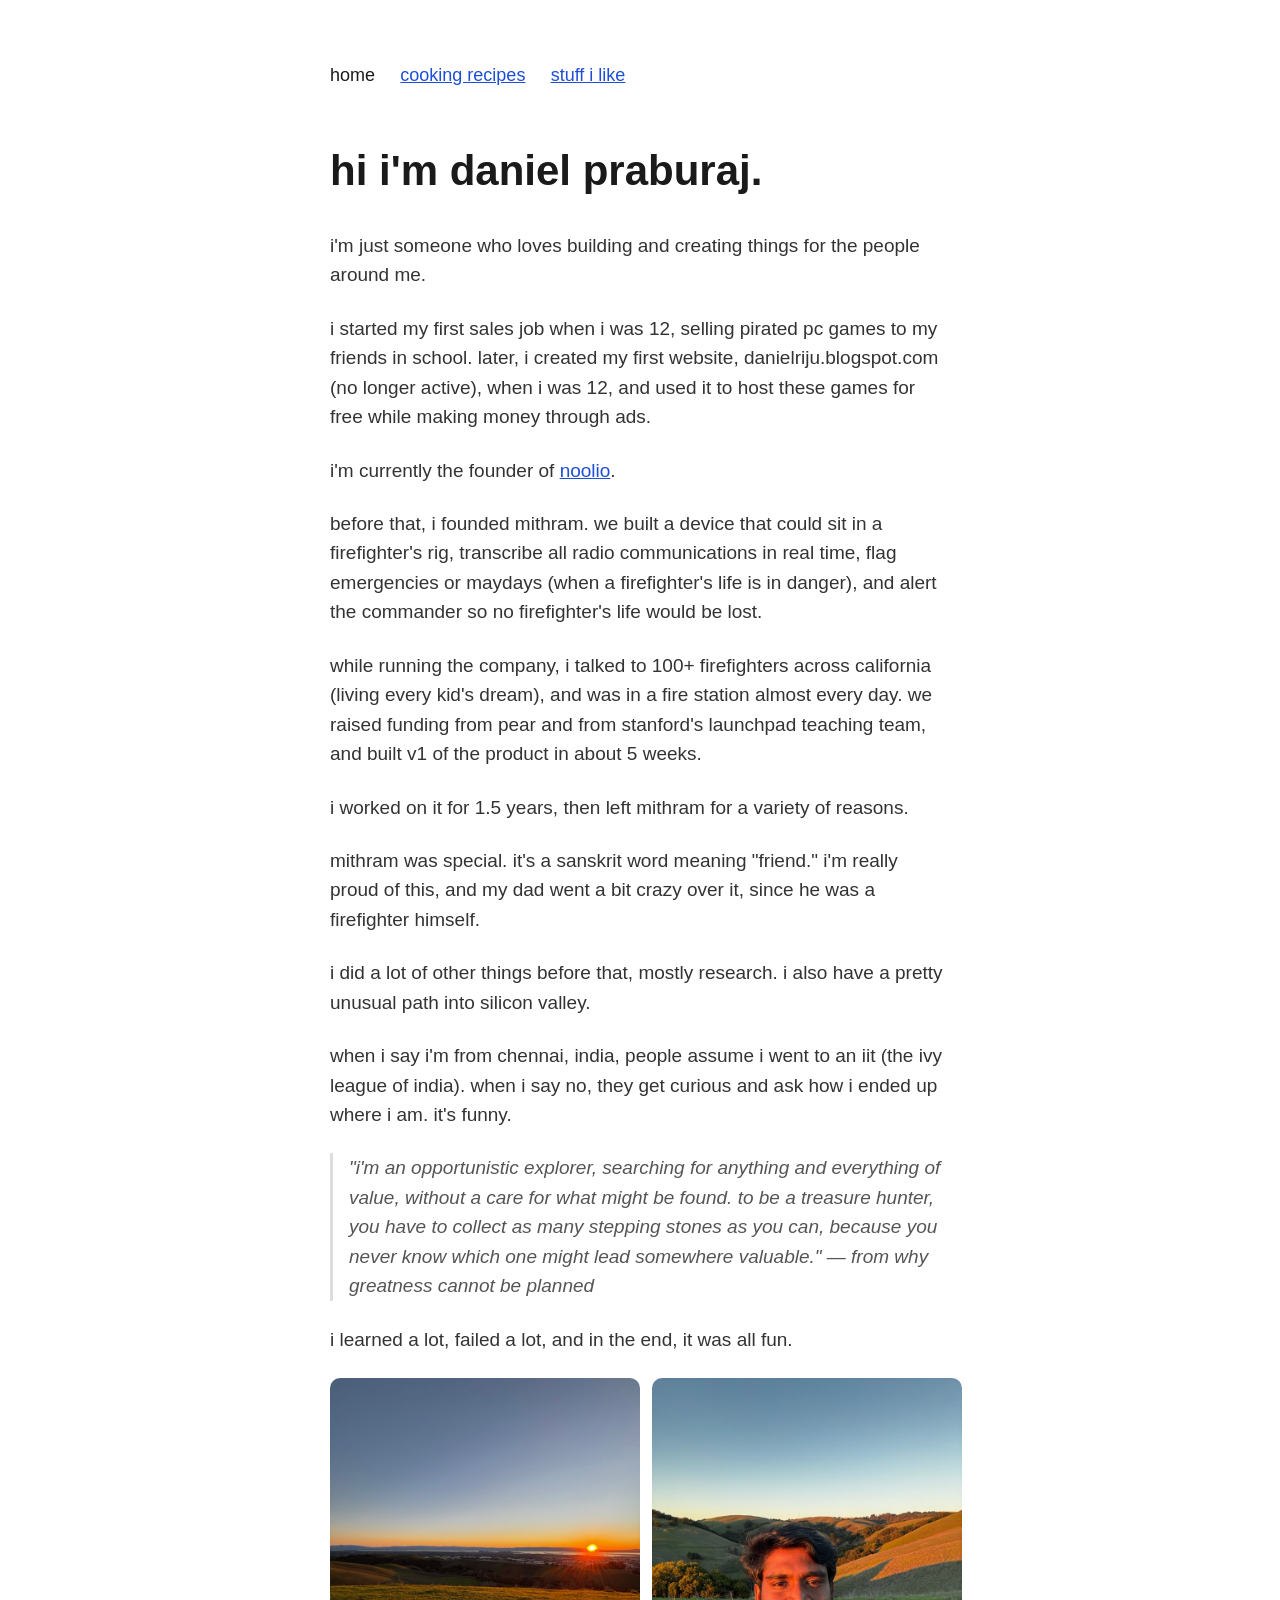
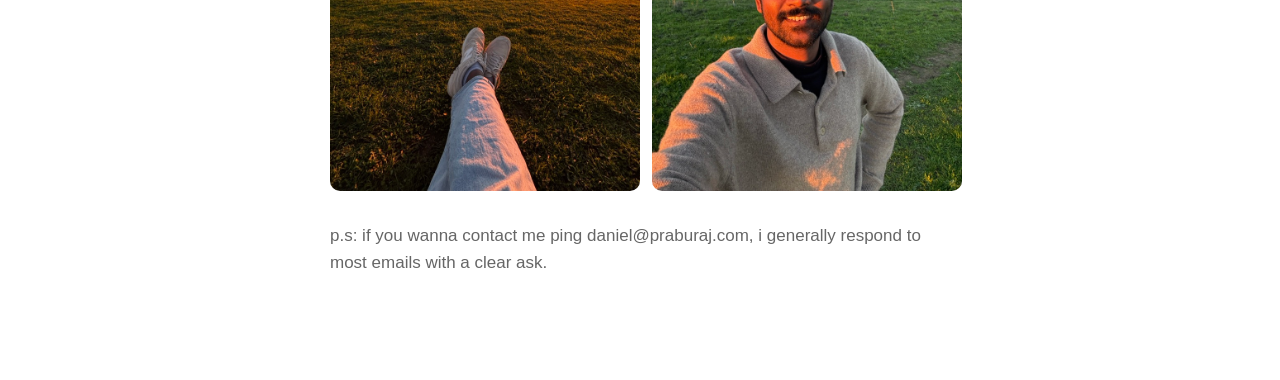
==== index.html @ 002f2c88 "Add noolio link, remove mithram link" ====
<!DOCTYPE html>
<html lang="en">
<head>
<meta charset="UTF-8">
<meta name="viewport" content="width=device-width, initial-scale=1.0">
<title>daniel praburaj</title>
<link rel="stylesheet" href="styles.css">
</head>
<body>
<div class="wrap">

<nav>
  <a href="index.html" class="active">home</a>
  <a href="cooking-recipes.html">cooking recipes</a>
  <a href="content-i-like.html">stuff i like</a>
</nav>

<h1>hi i'm daniel praburaj.</h1>

<p>i'm just someone who loves building and creating things for the people around me.</p>

<p>i started my first sales job when i was 12, selling pirated pc games to my friends in school. later, i created my first website, danielriju.blogspot.com (no longer active), when i was 12, and used it to host these games for free while making money through ads.</p>

<p>i'm currently the founder of <a href="https://www.noolioapp.com/">noolio</a>.</p>

<p>before that, i founded mithram. we built a device that could sit in a firefighter's rig, transcribe all radio communications in real time, flag emergencies or maydays (when a firefighter's life is in danger), and alert the commander so no firefighter's life would be lost.</p>

<p>while running the company, i talked to 100+ firefighters across california (living every kid's dream), and was in a fire station almost every day. we raised funding from pear and from stanford's launchpad teaching team, and built v1 of the product in about 5 weeks.</p>

<p>i worked on it for 1.5 years, then left mithram for a variety of reasons.</p>

<p>mithram was special. it's a sanskrit word meaning "friend." i'm really proud of this, and my dad went a bit crazy over it, since he was a firefighter himself.</p>

<p>i did a lot of other things before that, mostly research. i also have a pretty unusual path into silicon valley.</p>

<p>when i say i'm from chennai, india, people assume i went to an iit (the ivy league of india). when i say no, they get curious and ask how i ended up where i am. it's funny.</p>

<blockquote>"i'm an opportunistic explorer, searching for anything and everything of value, without a care for what might be found. to be a treasure hunter, you have to collect as many stepping stones as you can, because you never know which one might lead somewhere valuable." — from why greatness cannot be planned</blockquote>

<p>i learned a lot, failed a lot, and in the end, it was all fun.</p>

<div class="photos">
  <img src="images/photo1.jpg" alt="daniel photo 1">
  <img src="images/photo2.jpg" alt="daniel photo 2">
</div>

<p class="ps">p.s: if you wanna contact me ping daniel@praburaj.com, i generally respond to most emails with a clear ask.</p>

</div>
</body>
</html>
---- styles.css ----
* {
  box-sizing: border-box;
}

body {
  margin: 0;
  padding: 60px 24px 80px;
  background: #ffffff;
  color: #1a1a1a;
  font-family: -apple-system, BlinkMacSystemFont, "Segoe UI", Roboto, Helvetica, Arial, sans-serif;
  font-size: 19px;
  line-height: 1.55;
}

.wrap {
  max-width: 620px;
  margin: 0 auto;
}

nav {
  margin-bottom: 48px;
}

nav a {
  color: #1d4ed8;
  text-decoration: underline;
  margin-right: 20px;
  font-size: 18px;
}

nav a.active {
  color: #1a1a1a;
  text-decoration: none;
}

h1 {
  font-size: 42px;
  font-weight: 800;
  margin: 0 0 28px;
}

p {
  margin: 0 0 24px;
  color: #333;
}

h2 {
  font-size: 24px;
  font-weight: 800;
  margin: 36px 0 12px;
}

ul {
  margin: 0 0 24px;
  padding-left: 22px;
  color: #333;
}

ul li {
  margin-bottom: 8px;
}

a {
  color: #1d4ed8;
  text-decoration: underline;
}

a:hover {
  color: #123a9c;
}

blockquote {
  margin: 0 0 24px;
  padding-left: 16px;
  border-left: 3px solid #ddd;
  color: #555;
  font-style: italic;
}

.leggo {
  display: block;
  text-align: center;
  background: #111;
  color: #fff;
  text-decoration: none;
  font-weight: 700;
  font-size: 18px;
  padding: 16px;
  border-radius: 8px;
  margin: 8px 0 32px;
}

.leggo:hover {
  background: #000;
  color: #fff;
}

.photos {
  display: flex;
  gap: 12px;
  margin-bottom: 32px;
}

.photos img {
  width: 50%;
  border-radius: 10px;
  object-fit: cover;
  display: block;
}

@media (max-width: 480px) {
  body {
    font-size: 17px;
    padding: 40px 18px 60px;
  }
  h1 {
    font-size: 34px;
  }
  .photos {
    flex-direction: column;
  }
  .photos img {
    width: 100%;
  }
}

.ps {
  color: #666;
  font-size: 17px;
}
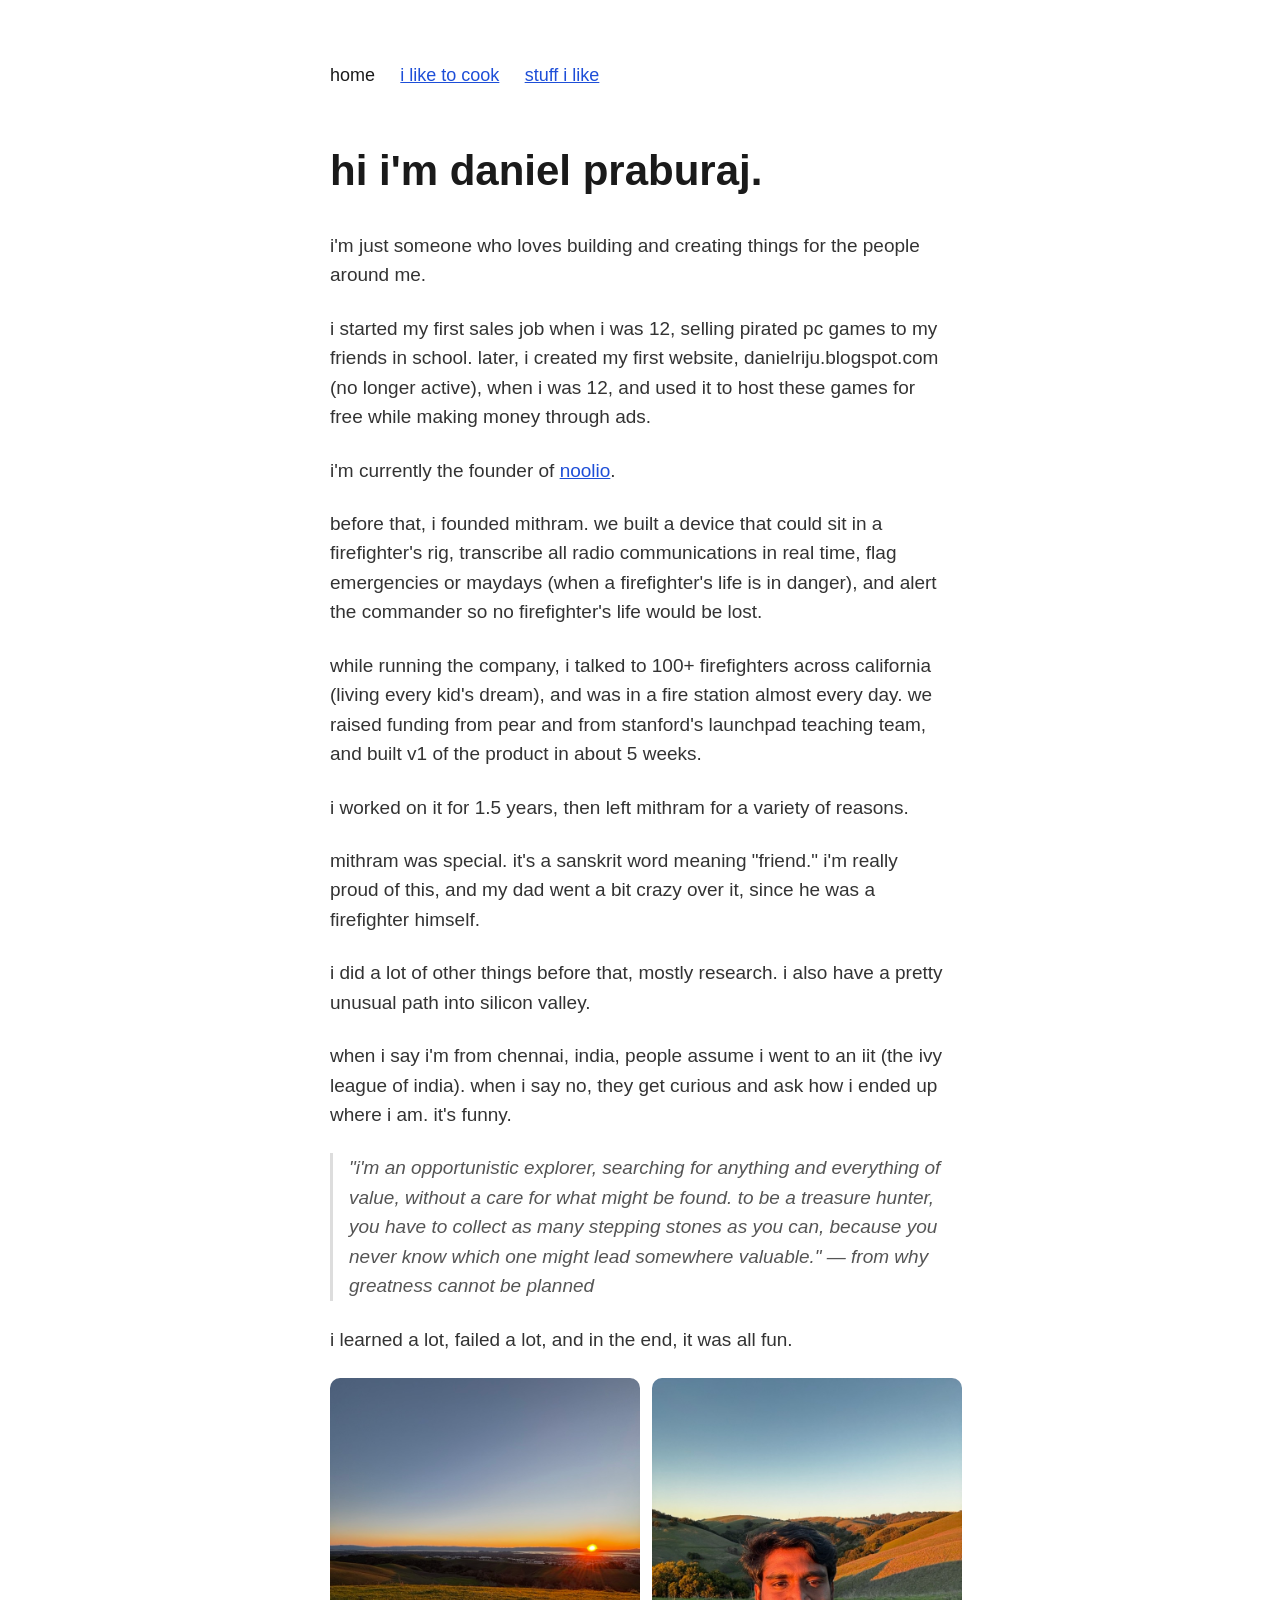
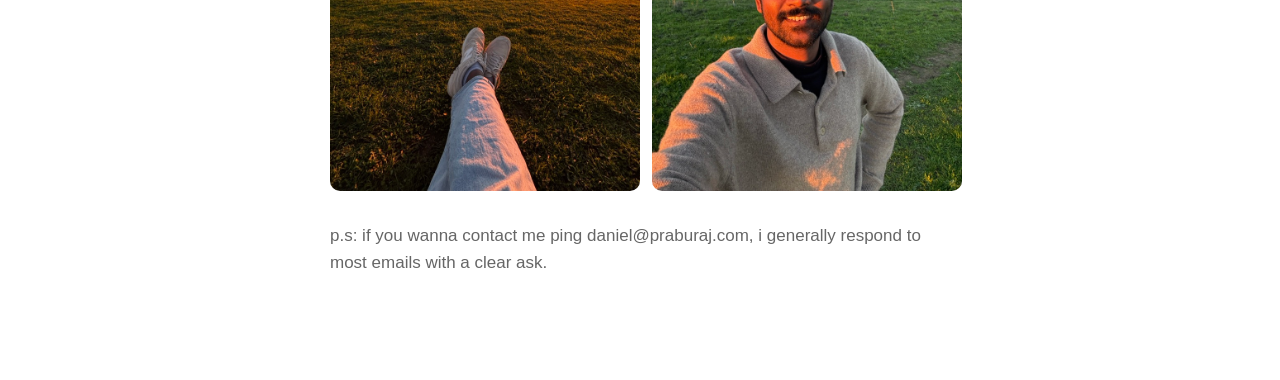
==== commit a2db5b30: "Rename cooking recipes to 'i like to cook'" ====
--- a/index.html
+++ b/index.html
@@ -11,7 +11,7 @@
 
 <nav>
   <a href="index.html" class="active">home</a>
-  <a href="cooking-recipes.html">cooking recipes</a>
+  <a href="cooking-recipes.html">i like to cook</a>
   <a href="content-i-like.html">stuff i like</a>
 </nav>
 
@@ -21,7 +21,7 @@
 
 <p>i started my first sales job when i was 12, selling pirated pc games to my friends in school. later, i created my first website, danielriju.blogspot.com (no longer active), when i was 12, and used it to host these games for free while making money through ads.</p>
 
-<p>i'm currently the founder of <a href="https://www.noolioapp.com/">noolio</a>.</p>
+<p>i'm currently the founder of <a href="https://www.noolioapp.com/" target="_blank" rel="noopener noreferrer">noolio</a>.</p>
 
 <p>before that, i founded mithram. we built a device that could sit in a firefighter's rig, transcribe all radio communications in real time, flag emergencies or maydays (when a firefighter's life is in danger), and alert the commander so no firefighter's life would be lost.</p>
 
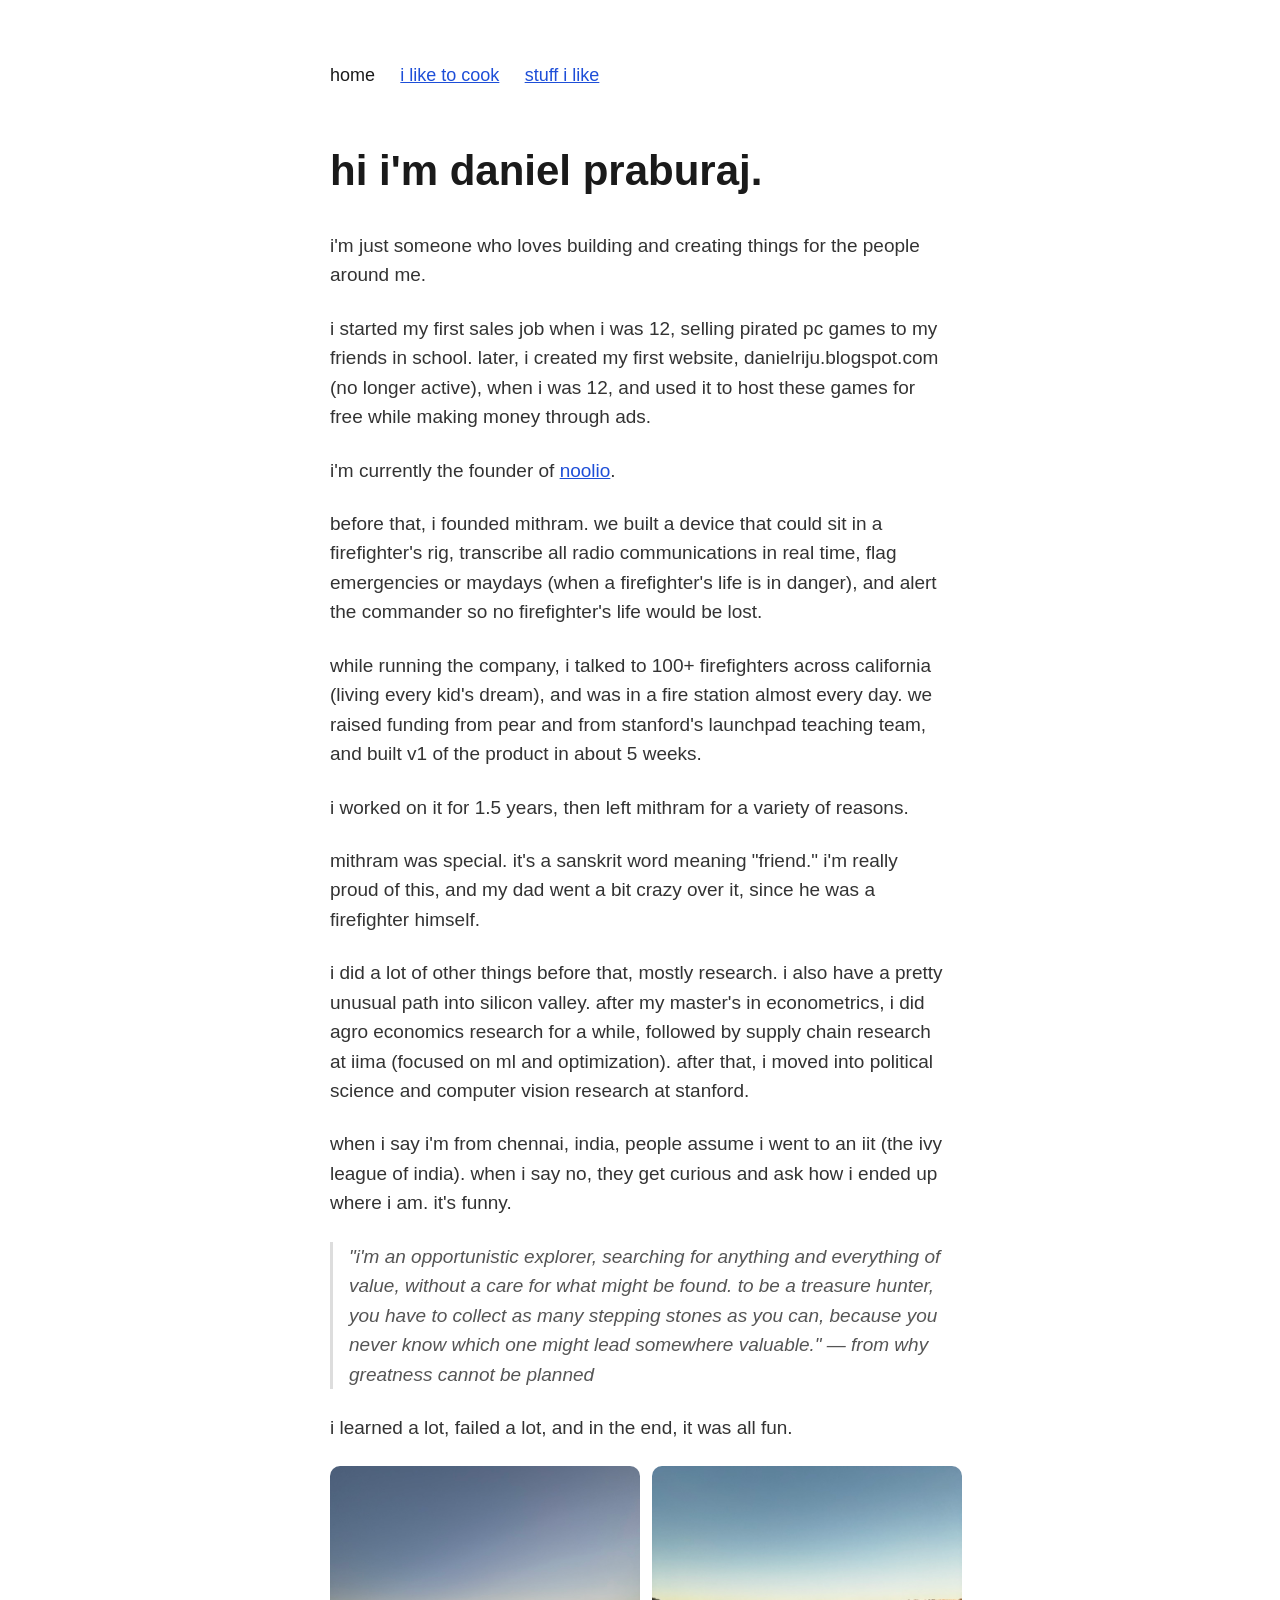
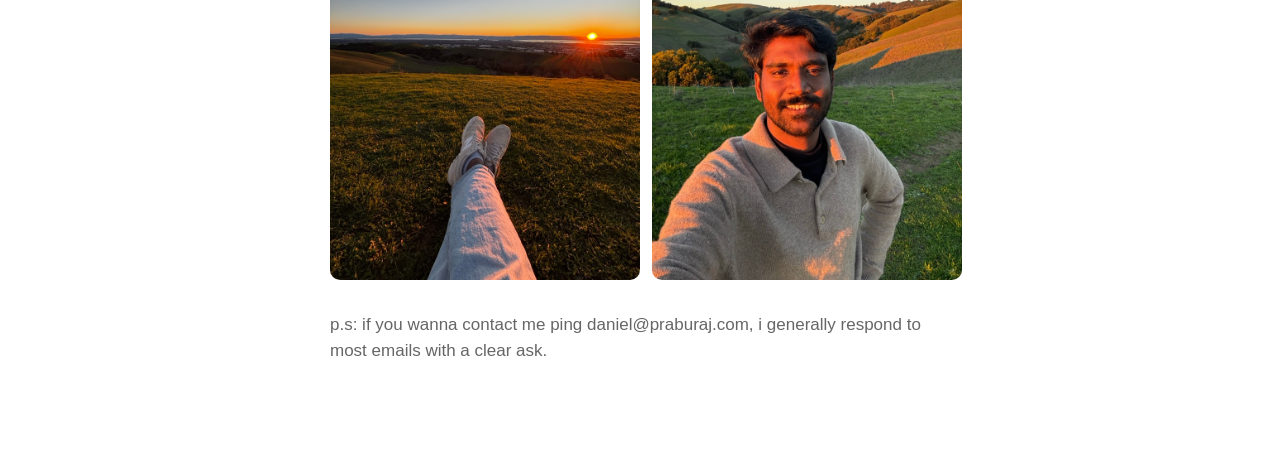
==== commit 8ccc4bf5: "update bio paragraph with full background" ====
--- a/index.html
+++ b/index.html
@@ -31,7 +31,7 @@
 
 <p>mithram was special. it's a sanskrit word meaning "friend." i'm really proud of this, and my dad went a bit crazy over it, since he was a firefighter himself.</p>
 
-<p>i did a lot of other things before that, mostly research. i also have a pretty unusual path into silicon valley.</p>
+<p>i did a lot of other things before that, mostly research. i also have a pretty unusual path into silicon valley. after my master's in econometrics, i did agro economics research for a while, followed by supply chain research at iima (focused on ml and optimization). after that, i moved into political science and computer vision research at stanford.</p>
 
 <p>when i say i'm from chennai, india, people assume i went to an iit (the ivy league of india). when i say no, they get curious and ask how i ended up where i am. it's funny.</p>
 
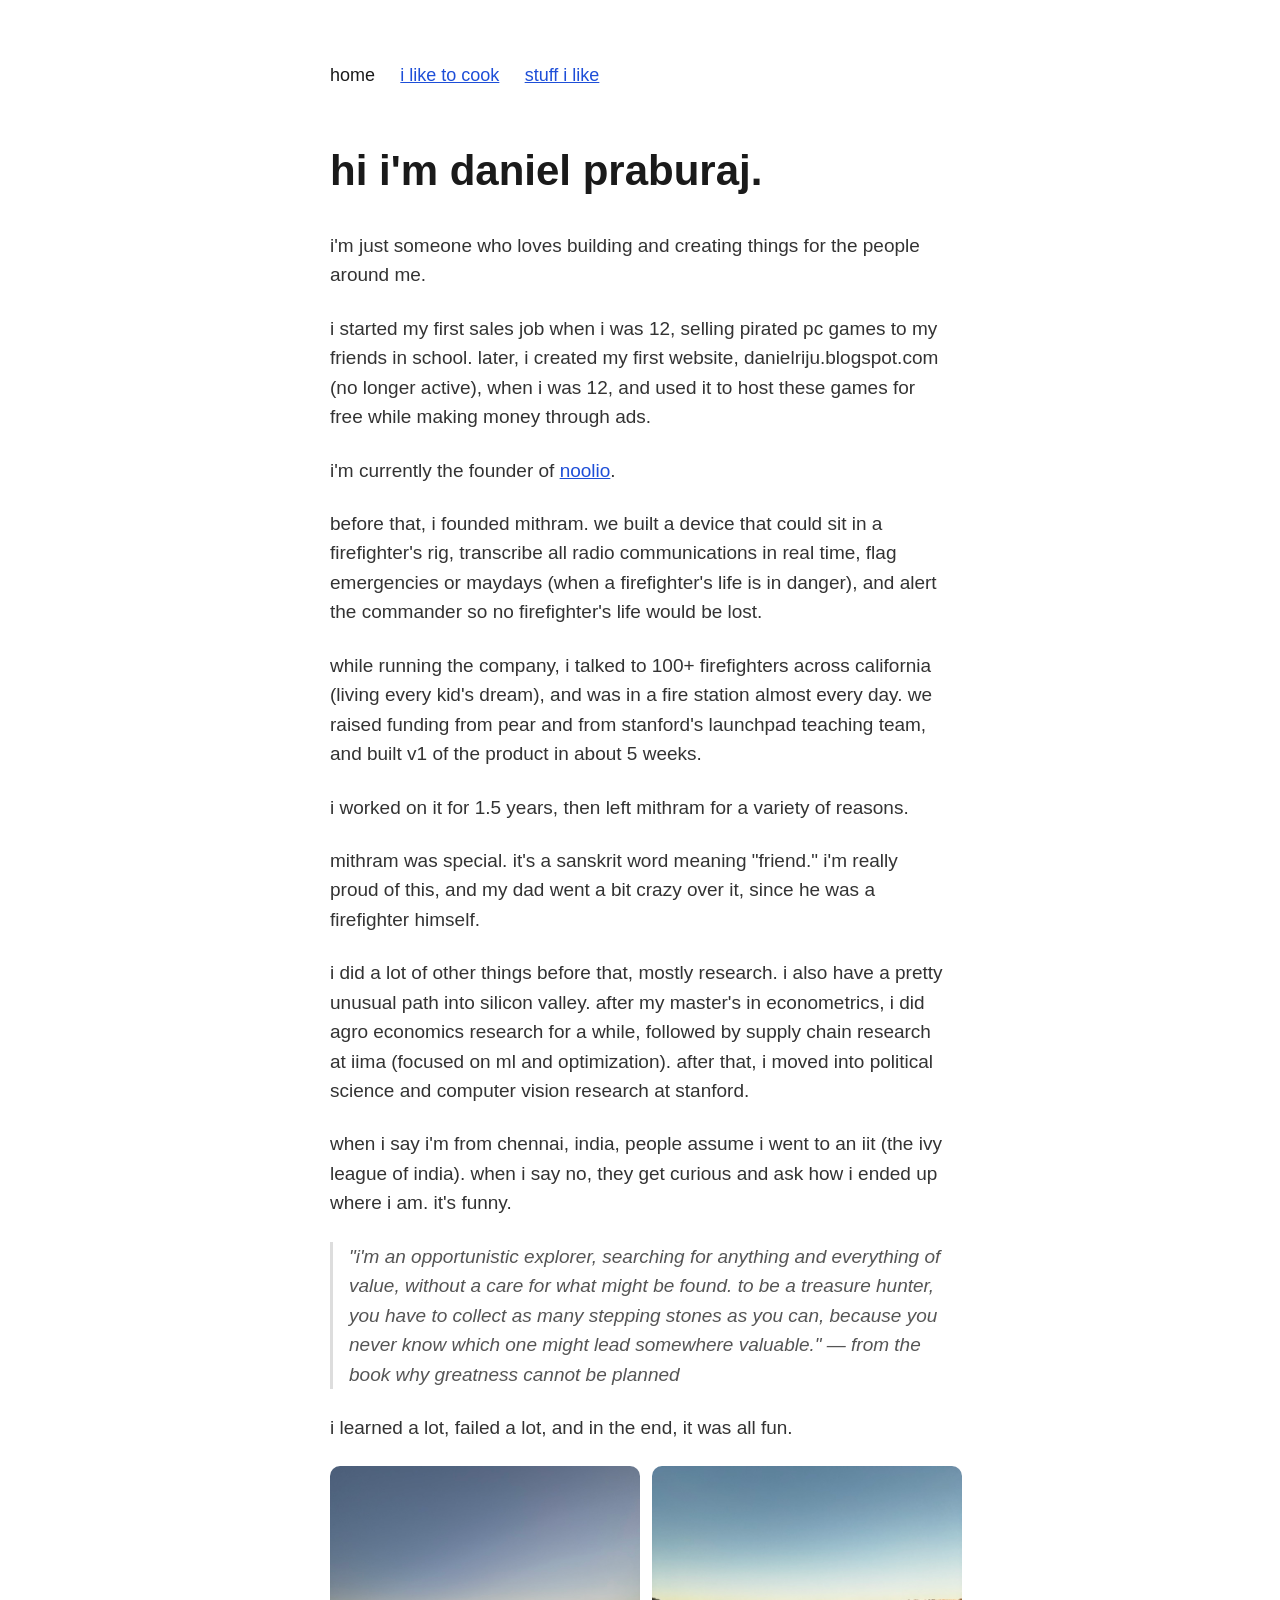
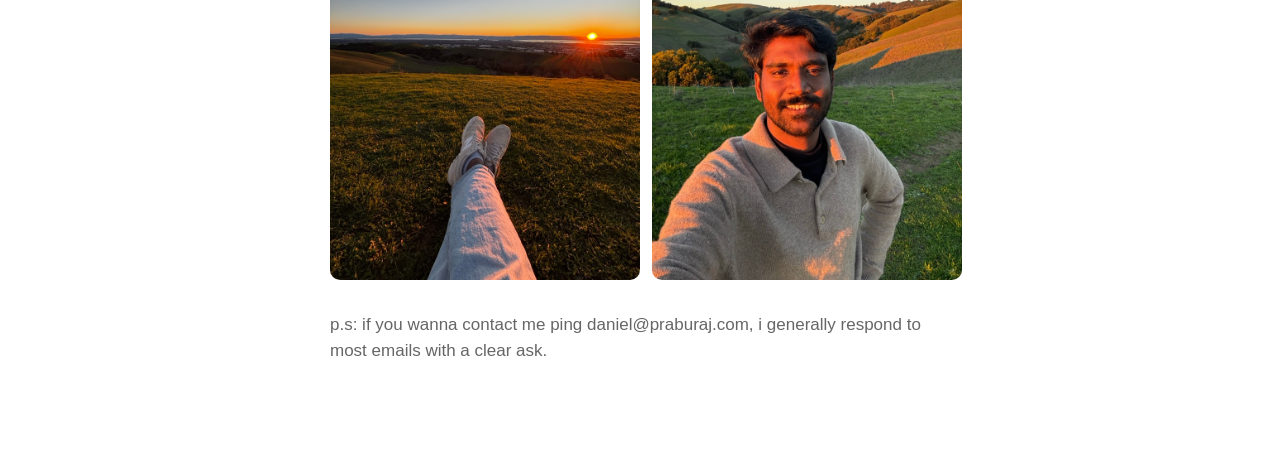
==== commit 7bdc3b5a: "update blockquote attribution" ====
--- a/index.html
+++ b/index.html
@@ -35,7 +35,7 @@
 
 <p>when i say i'm from chennai, india, people assume i went to an iit (the ivy league of india). when i say no, they get curious and ask how i ended up where i am. it's funny.</p>
 
-<blockquote>"i'm an opportunistic explorer, searching for anything and everything of value, without a care for what might be found. to be a treasure hunter, you have to collect as many stepping stones as you can, because you never know which one might lead somewhere valuable." — from why greatness cannot be planned</blockquote>
+<blockquote>"i'm an opportunistic explorer, searching for anything and everything of value, without a care for what might be found. to be a treasure hunter, you have to collect as many stepping stones as you can, because you never know which one might lead somewhere valuable." — from the book why greatness cannot be planned</blockquote>
 
 <p>i learned a lot, failed a lot, and in the end, it was all fun.</p>
 
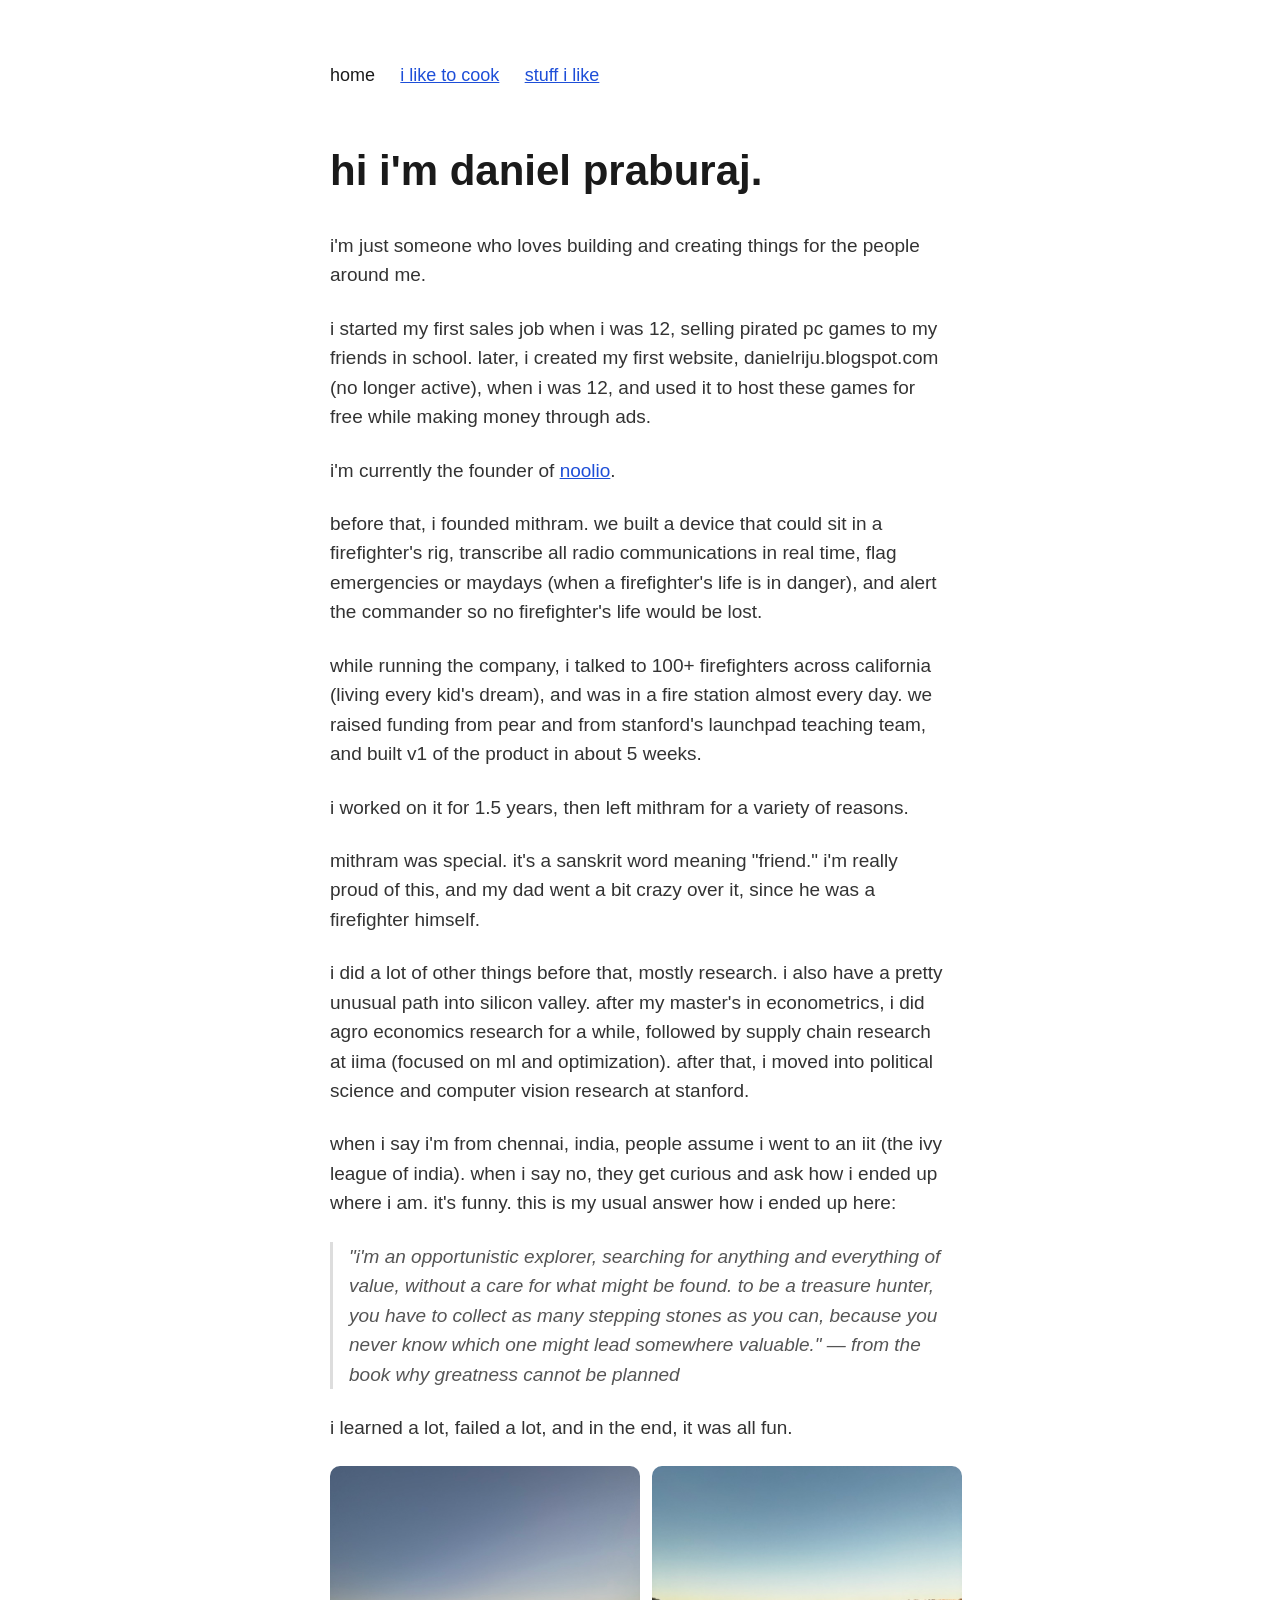
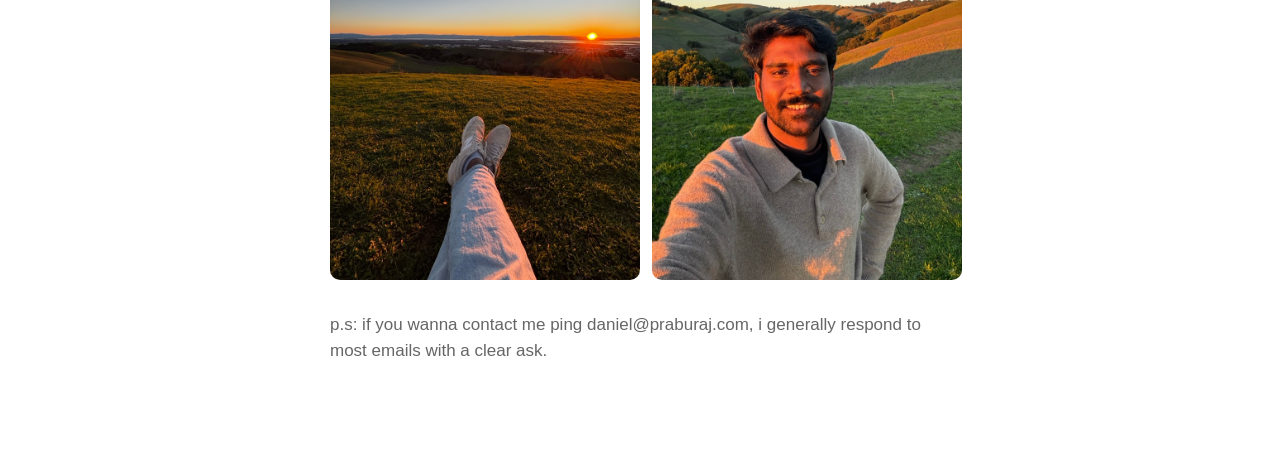
==== commit d1ea82f3: "update chennai/iit paragraph" ====
--- a/index.html
+++ b/index.html
@@ -33,7 +33,7 @@
 
 <p>i did a lot of other things before that, mostly research. i also have a pretty unusual path into silicon valley. after my master's in econometrics, i did agro economics research for a while, followed by supply chain research at iima (focused on ml and optimization). after that, i moved into political science and computer vision research at stanford.</p>
 
-<p>when i say i'm from chennai, india, people assume i went to an iit (the ivy league of india). when i say no, they get curious and ask how i ended up where i am. it's funny.</p>
+<p>when i say i'm from chennai, india, people assume i went to an iit (the ivy league of india). when i say no, they get curious and ask how i ended up where i am. it's funny. this is my usual answer how i ended up here:</p>
 
 <blockquote>"i'm an opportunistic explorer, searching for anything and everything of value, without a care for what might be found. to be a treasure hunter, you have to collect as many stepping stones as you can, because you never know which one might lead somewhere valuable." — from the book why greatness cannot be planned</blockquote>
 
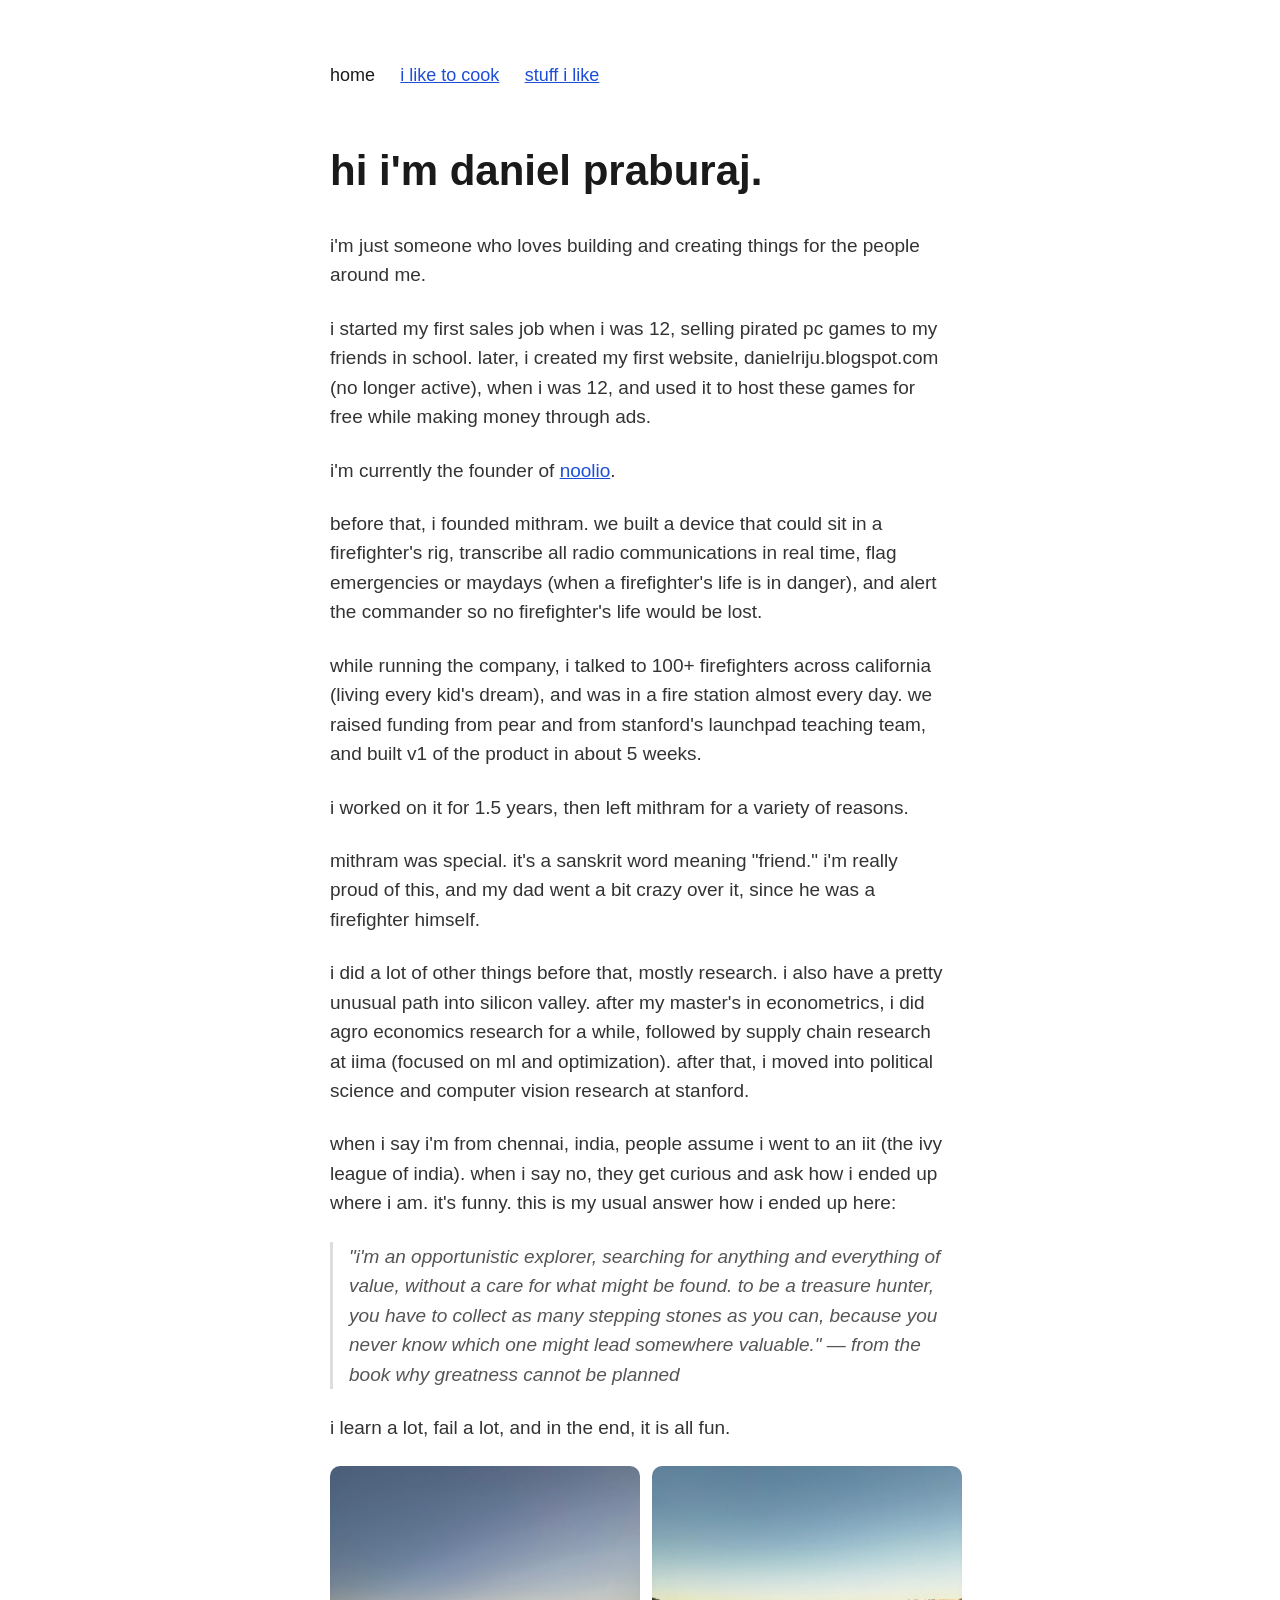
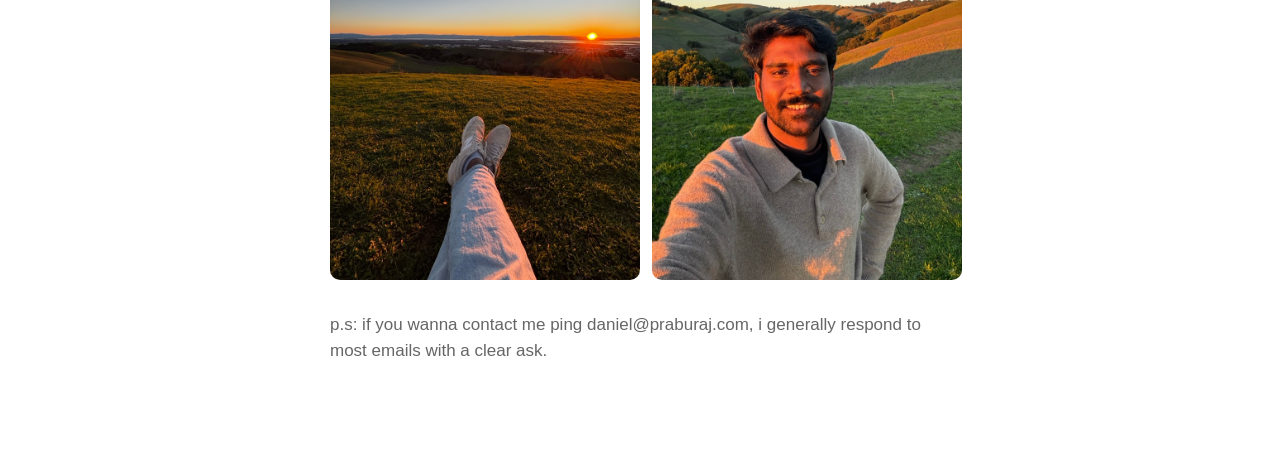
==== commit 4971fcfe: "Update index.html" ====
--- a/index.html
+++ b/index.html
@@ -37,7 +37,7 @@
 
 <blockquote>"i'm an opportunistic explorer, searching for anything and everything of value, without a care for what might be found. to be a treasure hunter, you have to collect as many stepping stones as you can, because you never know which one might lead somewhere valuable." — from the book why greatness cannot be planned</blockquote>
 
-<p>i learned a lot, failed a lot, and in the end, it was all fun.</p>
+<p>i learn a lot, fail a lot, and in the end, it is all fun.</p>
 
 <div class="photos">
   <img src="images/photo1.jpg" alt="daniel photo 1">
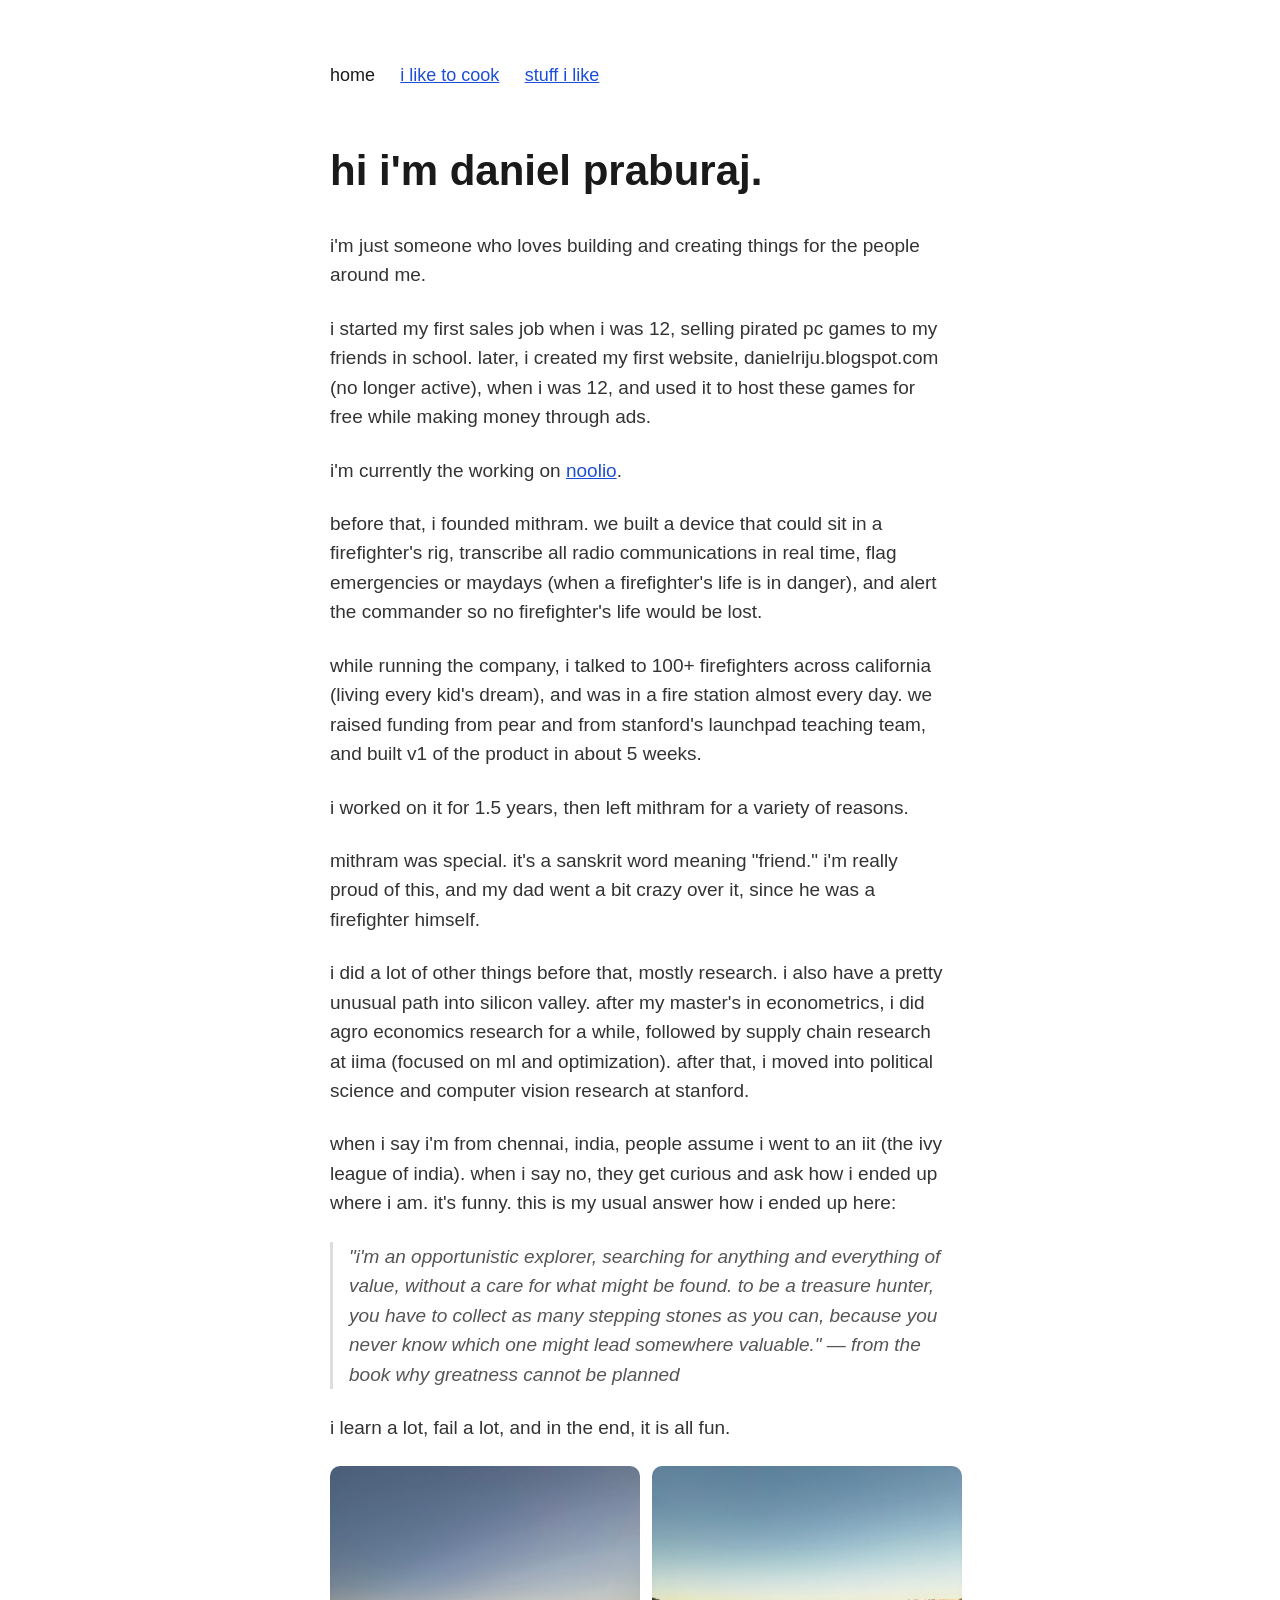
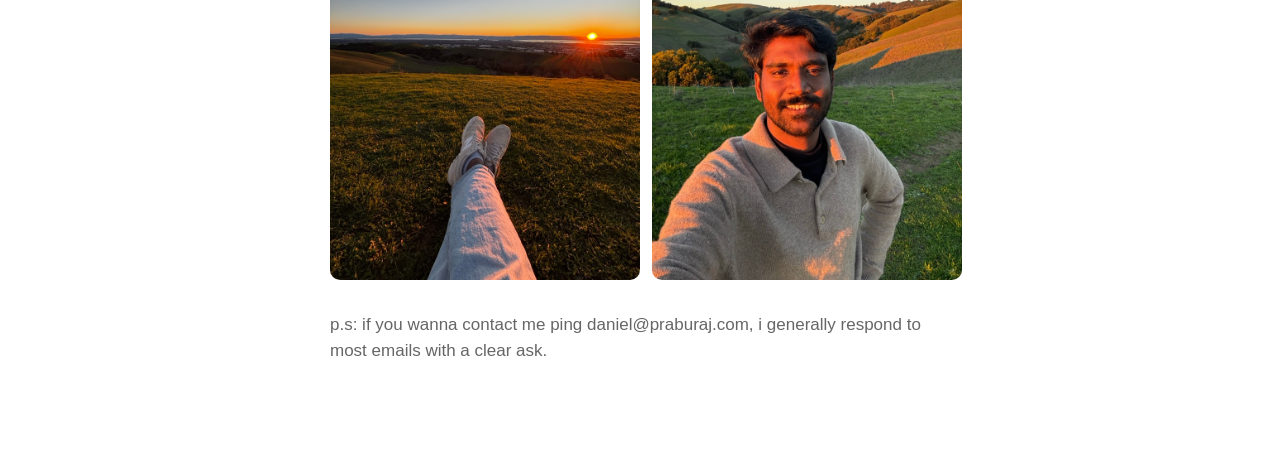
==== commit 5ff13380: "Update index.html" ====
--- a/index.html
+++ b/index.html
@@ -21,7 +21,7 @@
 
 <p>i started my first sales job when i was 12, selling pirated pc games to my friends in school. later, i created my first website, danielriju.blogspot.com (no longer active), when i was 12, and used it to host these games for free while making money through ads.</p>
 
-<p>i'm currently the founder of <a href="https://www.noolioapp.com/" target="_blank" rel="noopener noreferrer">noolio</a>.</p>
+<p>i'm currently the working on <a href="https://www.noolioapp.com/" target="_blank" rel="noopener noreferrer">noolio</a>.</p>
 
 <p>before that, i founded mithram. we built a device that could sit in a firefighter's rig, transcribe all radio communications in real time, flag emergencies or maydays (when a firefighter's life is in danger), and alert the commander so no firefighter's life would be lost.</p>
 
